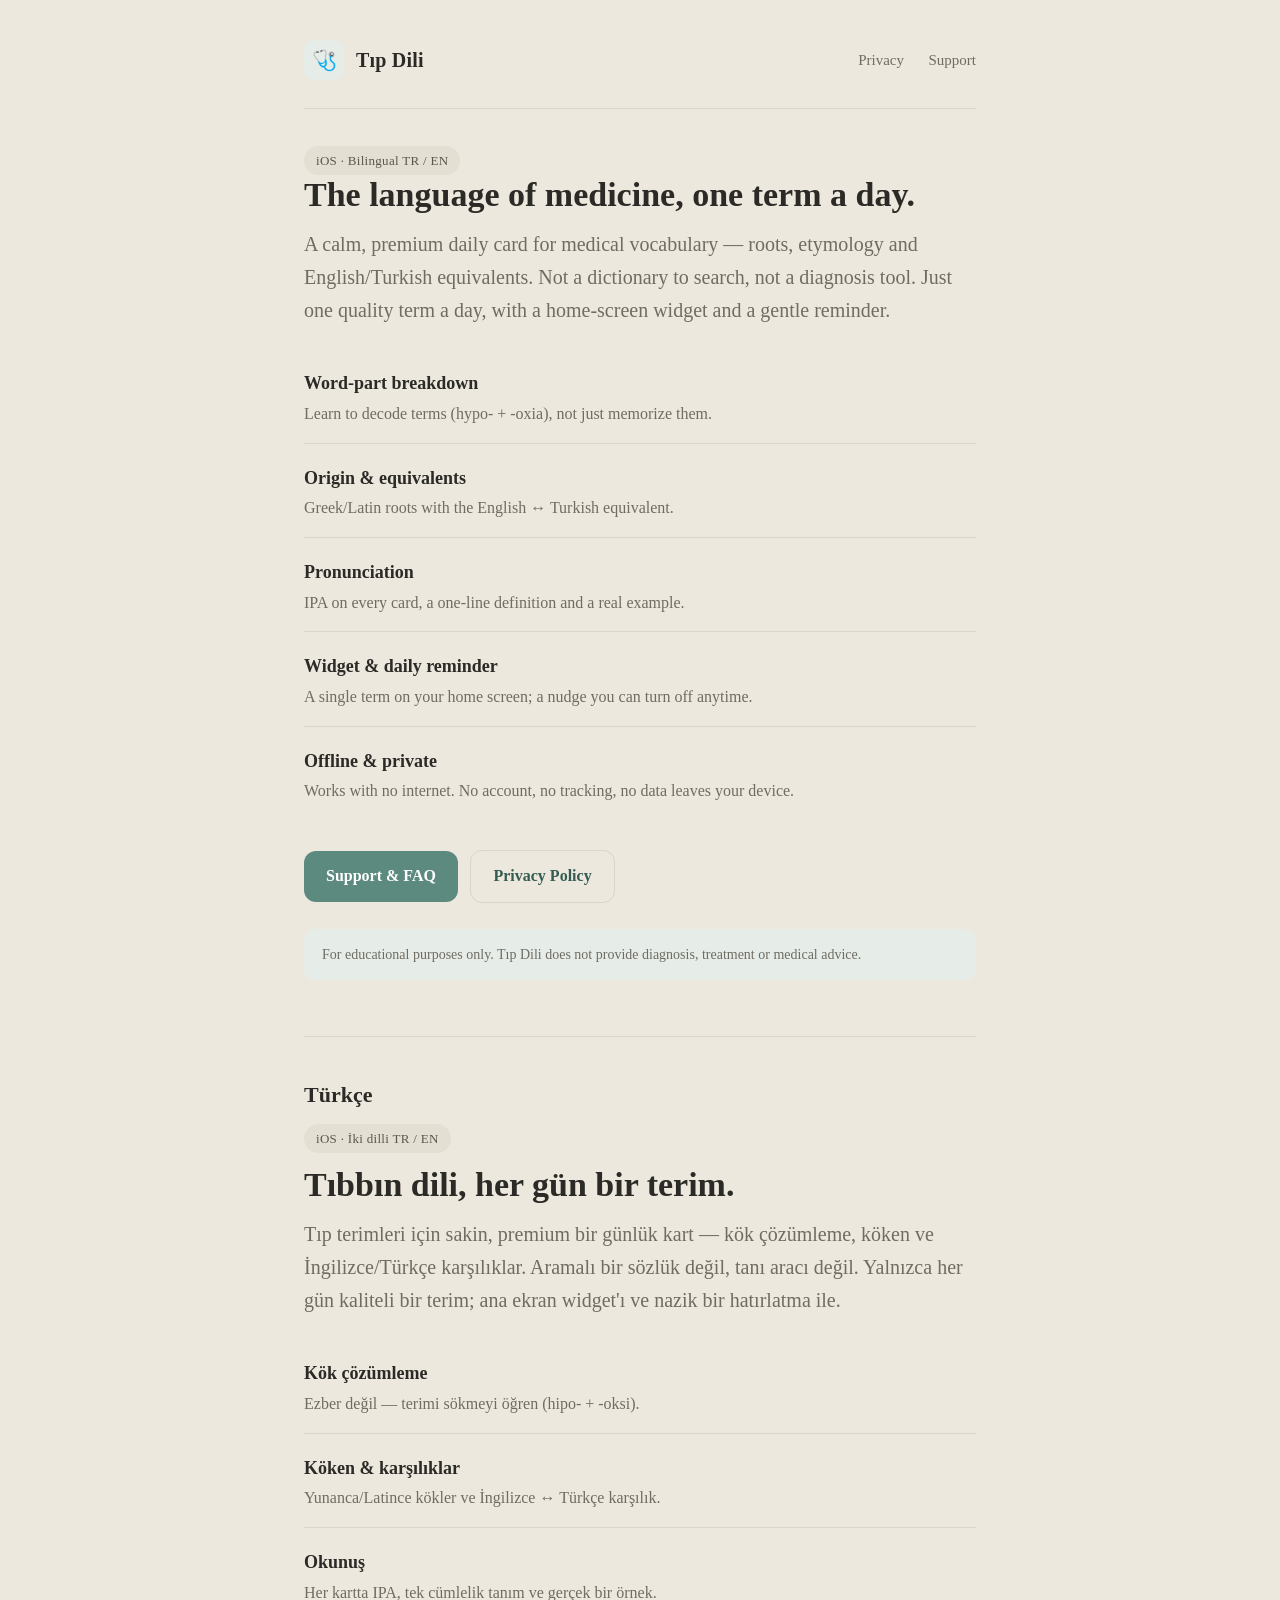
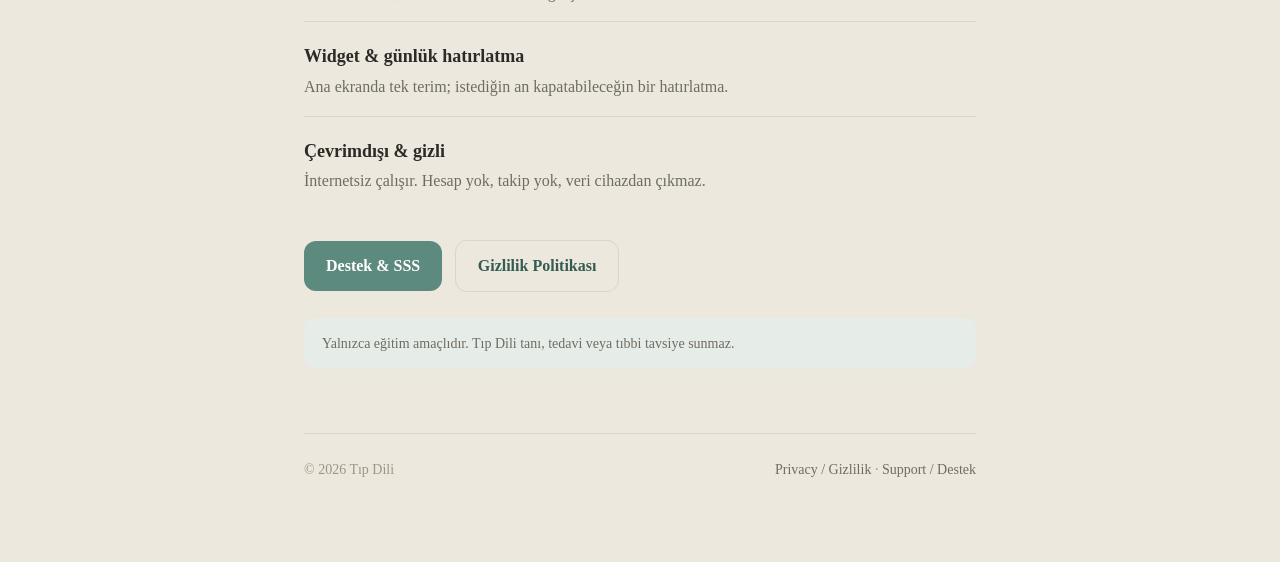
==== index.html @ 4c0bf041 "Tıp Dili web sayfaları (index, privacy, support) — iki dilli TR+EN Co-Authored-By: Claude Opus 4.8 <" ====
<!DOCTYPE html>
<html lang="en">
<head>
  <meta charset="utf-8">
  <meta name="viewport" content="width=device-width, initial-scale=1">
  <title>Tıp Dili — Daily Medical Terms</title>
  <meta name="description" content="Learn the language of medicine — one clear term a day. Roots, etymology and English/Turkish equivalents on a calm, premium card. Offline, privacy-friendly.">
  <link rel="stylesheet" href="style.css">
</head>
<body>
  <div class="wrap">
    <header class="site">
      <a class="brand" href="index.html">
        <span class="mark">🩺</span>
        <span class="name">Tıp Dili</span>
      </a>
      <nav class="site">
        <a href="privacy.html">Privacy</a>
        <a href="support.html">Support</a>
      </nav>
    </header>

    <!-- EN -->
    <span class="chip">iOS · Bilingual TR / EN</span>
    <h1>The language of medicine, one term a day.</h1>
    <p class="lead">A calm, premium daily card for medical vocabulary — roots, etymology and
      English/Turkish equivalents. Not a dictionary to search, not a diagnosis tool. Just one
      quality term a day, with a home-screen widget and a gentle reminder.</p>

    <ul class="features">
      <li><b>Word-part breakdown</b><span>Learn to decode terms (hypo- + -oxia), not just memorize them.</span></li>
      <li><b>Origin & equivalents</b><span>Greek/Latin roots with the English ↔ Turkish equivalent.</span></li>
      <li><b>Pronunciation</b><span>IPA on every card, a one-line definition and a real example.</span></li>
      <li><b>Widget & daily reminder</b><span>A single term on your home screen; a nudge you can turn off anytime.</span></li>
      <li><b>Offline & private</b><span>Works with no internet. No account, no tracking, no data leaves your device.</span></li>
    </ul>

    <p>
      <a class="btn" href="support.html">Support &amp; FAQ</a>
      <a class="btn secondary" href="privacy.html">Privacy Policy</a>
    </p>

    <div class="note">
      For educational purposes only. Tıp Dili does not provide diagnosis, treatment or medical advice.
    </div>

    <hr class="lang-divider">

    <!-- TR -->
    <h2 style="margin-top:40px">Türkçe</h2>
    <span class="chip">iOS · İki dilli TR / EN</span>
    <h1 style="margin-top:12px">Tıbbın dili, her gün bir terim.</h1>
    <p class="lead">Tıp terimleri için sakin, premium bir günlük kart — kök çözümleme, köken ve
      İngilizce/Türkçe karşılıklar. Aramalı bir sözlük değil, tanı aracı değil. Yalnızca her gün
      kaliteli bir terim; ana ekran widget'ı ve nazik bir hatırlatma ile.</p>

    <ul class="features">
      <li><b>Kök çözümleme</b><span>Ezber değil — terimi sökmeyi öğren (hipo- + -oksi).</span></li>
      <li><b>Köken & karşılıklar</b><span>Yunanca/Latince kökler ve İngilizce ↔ Türkçe karşılık.</span></li>
      <li><b>Okunuş</b><span>Her kartta IPA, tek cümlelik tanım ve gerçek bir örnek.</span></li>
      <li><b>Widget & günlük hatırlatma</b><span>Ana ekranda tek terim; istediğin an kapatabileceğin bir hatırlatma.</span></li>
      <li><b>Çevrimdışı & gizli</b><span>İnternetsiz çalışır. Hesap yok, takip yok, veri cihazdan çıkmaz.</span></li>
    </ul>

    <p>
      <a class="btn" href="support.html">Destek &amp; SSS</a>
      <a class="btn secondary" href="privacy.html">Gizlilik Politikası</a>
    </p>

    <div class="note">
      Yalnızca eğitim amaçlıdır. Tıp Dili tanı, tedavi veya tıbbi tavsiye sunmaz.
    </div>

    <footer class="site">
      <span>© 2026 Tıp Dili</span>
      <span>
        <a href="privacy.html">Privacy / Gizlilik</a> ·
        <a href="support.html">Support / Destek</a>
      </span>
    </footer>
  </div>
</body>
</html>
---- style.css ----
/* Tıp Dili — landing & legal pages
   Palette mirrors the app's Theme.swift (calm, premium, cream). */
:root {
  --cream:    #ECE8DE;
  --card:     #F4F1EA;
  --ink:      #2B2A26;
  --muted:    #6F6C61;
  --faint:    #9A9686;
  --accent:   #5C8A7F;
  --accent-bg:#E6EDE9;
  --accent-ink:#355C52;
  --chip-bg:  #E3DFD3;
  --chip-ink: #5A574C;
  --hairline: #DAD5C8;
}

* { box-sizing: border-box; }

html { -webkit-text-size-adjust: 100%; }

body {
  margin: 0;
  background: var(--cream);
  color: var(--ink);
  font-family: "Iowan Old Style", "Palatino Linotype", Palatino, Georgia, "Times New Roman", serif;
  line-height: 1.65;
  font-size: 18px;
  -webkit-font-smoothing: antialiased;
  text-rendering: optimizeLegibility;
}

.wrap {
  max-width: 720px;
  margin: 0 auto;
  padding: 40px 24px 80px;
}

header.site {
  display: flex;
  align-items: center;
  justify-content: space-between;
  gap: 16px;
  padding-bottom: 28px;
  margin-bottom: 36px;
  border-bottom: 1px solid var(--hairline);
}

.brand {
  display: flex;
  align-items: center;
  gap: 12px;
  text-decoration: none;
  color: var(--ink);
}

.brand .mark {
  width: 40px;
  height: 40px;
  border-radius: 10px;
  background: var(--accent-bg);
  color: var(--accent-ink);
  display: grid;
  place-items: center;
  font-size: 20px;
  flex: 0 0 auto;
}

.brand .name {
  font-size: 20px;
  font-weight: 600;
  letter-spacing: 0.2px;
}

nav.site a {
  color: var(--muted);
  text-decoration: none;
  font-size: 15px;
  margin-left: 20px;
  border-bottom: 1px solid transparent;
  padding-bottom: 2px;
  transition: color .15s, border-color .15s;
}
nav.site a:hover { color: var(--accent-ink); border-color: var(--hairline); }

h1 {
  font-size: 34px;
  line-height: 1.2;
  margin: 0 0 12px;
  font-weight: 600;
}

h2 {
  font-size: 22px;
  margin: 40px 0 10px;
  font-weight: 600;
}

h3 {
  font-size: 17px;
  margin: 26px 0 6px;
  font-weight: 600;
  color: var(--accent-ink);
}

p { margin: 0 0 14px; }

a { color: var(--accent-ink); }

.lead {
  font-size: 20px;
  color: var(--muted);
  margin-bottom: 28px;
}

ul { margin: 0 0 16px; padding-left: 22px; }
li { margin-bottom: 6px; }

.chip {
  display: inline-block;
  background: var(--chip-bg);
  color: var(--chip-ink);
  font-size: 13px;
  padding: 4px 12px;
  border-radius: 999px;
  letter-spacing: 0.3px;
}

.card {
  background: var(--card);
  border: 1px solid var(--hairline);
  border-radius: 16px;
  padding: 24px 26px;
  margin: 22px 0;
}

.btn {
  display: inline-block;
  background: var(--accent);
  color: #fff;
  text-decoration: none;
  padding: 12px 22px;
  border-radius: 12px;
  font-size: 16px;
  font-weight: 600;
  margin: 6px 8px 6px 0;
}
.btn.secondary {
  background: transparent;
  color: var(--accent-ink);
  border: 1px solid var(--hairline);
}

.muted { color: var(--muted); }
.faint { color: var(--faint); font-size: 14px; }

.lang-divider {
  margin: 56px 0 0;
  border: 0;
  border-top: 1px solid var(--hairline);
}

.note {
  font-size: 14px;
  color: var(--muted);
  background: var(--accent-bg);
  border-radius: 12px;
  padding: 14px 18px;
  margin: 20px 0;
}

footer.site {
  margin-top: 64px;
  padding-top: 24px;
  border-top: 1px solid var(--hairline);
  color: var(--faint);
  font-size: 14px;
  display: flex;
  flex-wrap: wrap;
  gap: 6px 18px;
  align-items: center;
  justify-content: space-between;
}
footer.site a { color: var(--muted); text-decoration: none; }
footer.site a:hover { color: var(--accent-ink); }

.features {
  list-style: none;
  padding: 0;
  margin: 24px 0;
}
.features li {
  padding: 14px 0;
  border-bottom: 1px solid var(--hairline);
}
.features li:last-child { border-bottom: 0; }
.features b { display: block; font-weight: 600; }
.features span { color: var(--muted); font-size: 16px; }

@media (max-width: 520px) {
  body { font-size: 17px; }
  h1 { font-size: 28px; }
  nav.site a { margin-left: 14px; font-size: 14px; }
  .wrap { padding: 28px 18px 60px; }
}
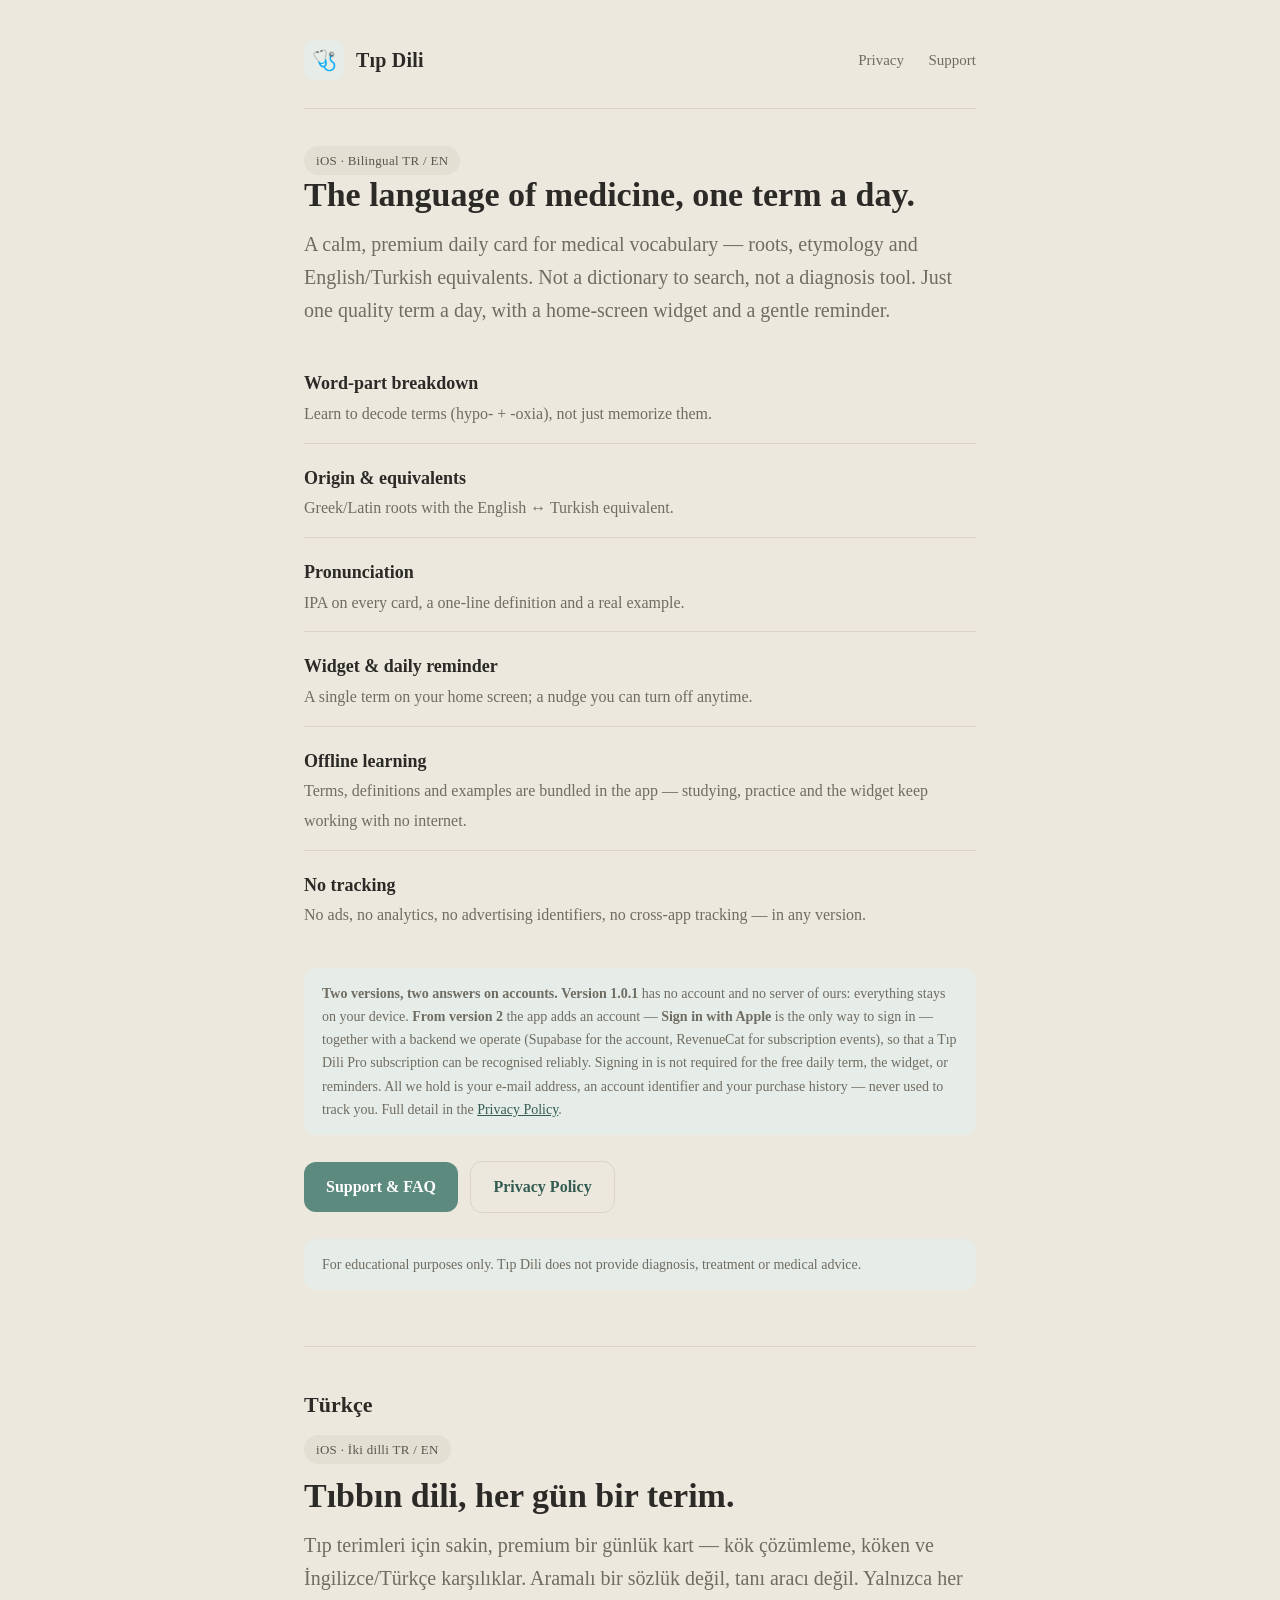
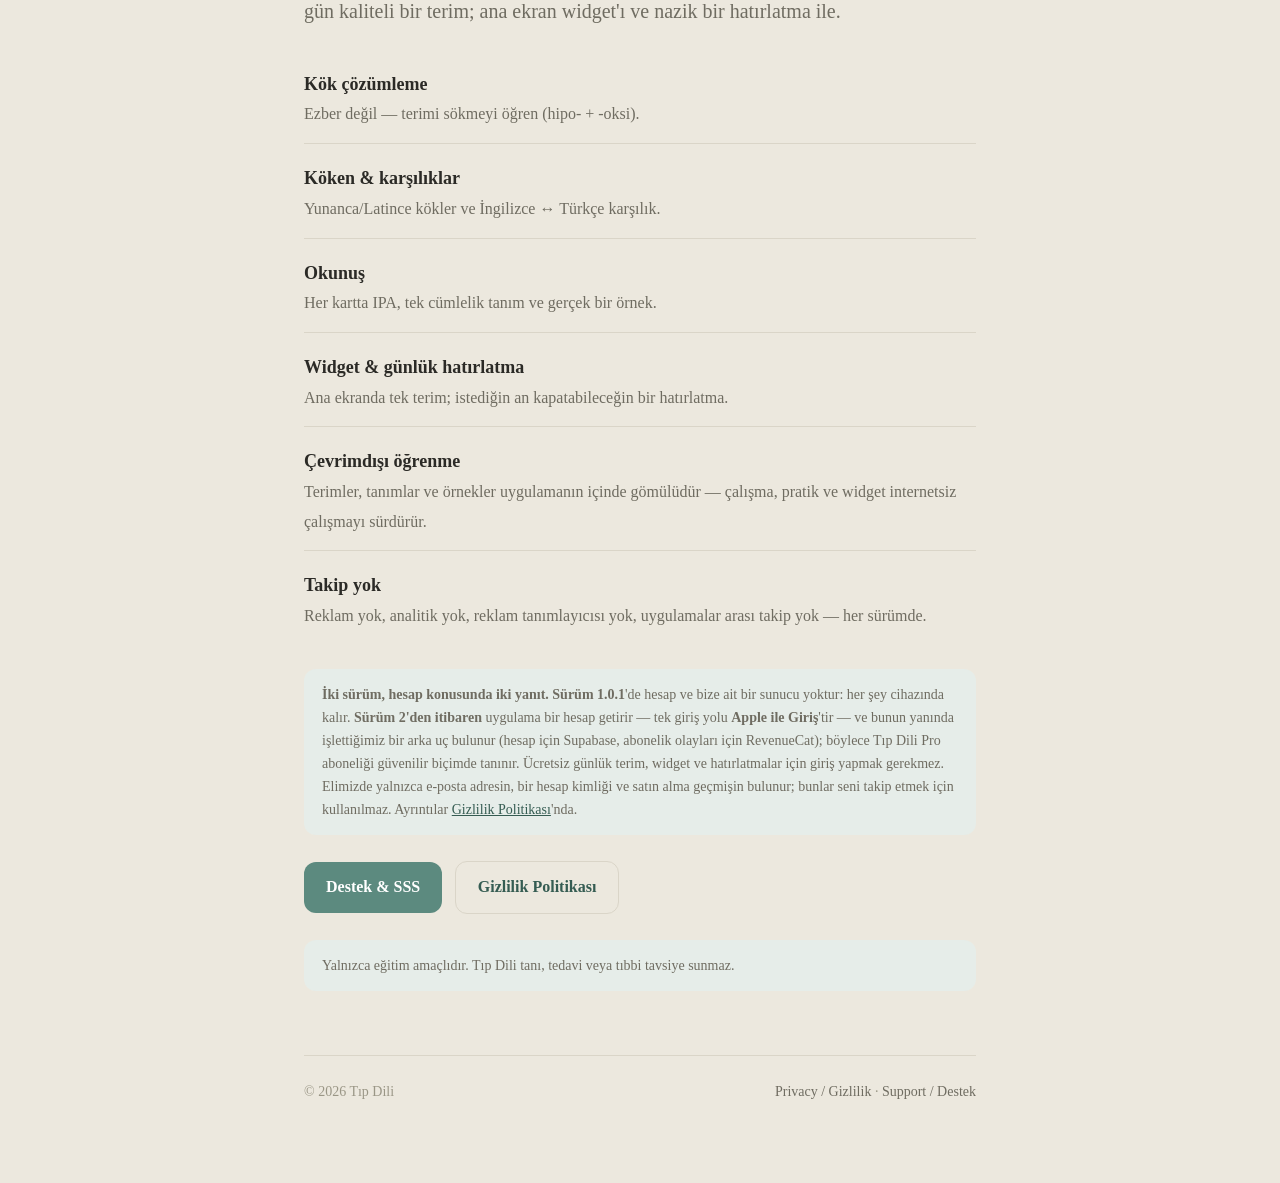
==== commit c9fbc135: "content: align index.html with V2 reality and add release gate checklist index.html carried claims t" ====
--- a/index.html
+++ b/index.html
@@ -4,7 +4,7 @@
   <meta charset="utf-8">
   <meta name="viewport" content="width=device-width, initial-scale=1">
   <title>Tıp Dili — Daily Medical Terms</title>
-  <meta name="description" content="Learn the language of medicine — one clear term a day. Roots, etymology and English/Turkish equivalents on a calm, premium card. Offline, privacy-friendly.">
+  <meta name="description" content="Learn the language of medicine — one clear term a day. Roots, etymology and English/Turkish equivalents on a calm, premium card. Offline learning, no tracking.">
   <link rel="stylesheet" href="style.css">
 </head>
 <body>
@@ -32,8 +32,19 @@
       <li><b>Origin & equivalents</b><span>Greek/Latin roots with the English ↔ Turkish equivalent.</span></li>
       <li><b>Pronunciation</b><span>IPA on every card, a one-line definition and a real example.</span></li>
       <li><b>Widget & daily reminder</b><span>A single term on your home screen; a nudge you can turn off anytime.</span></li>
-      <li><b>Offline & private</b><span>Works with no internet. No account, no tracking, no data leaves your device.</span></li>
+      <li><b>Offline learning</b><span>Terms, definitions and examples are bundled in the app — studying, practice and the widget keep working with no internet.</span></li>
+      <li><b>No tracking</b><span>No ads, no analytics, no advertising identifiers, no cross-app tracking — in any version.</span></li>
     </ul>
+
+    <div class="note">
+      <strong>Two versions, two answers on accounts.</strong> <strong>Version 1.0.1</strong> has no account
+      and no server of ours: everything stays on your device. <strong>From version 2</strong> the app adds an
+      account — <strong>Sign in with Apple</strong> is the only way to sign in — together with a backend we
+      operate (Supabase for the account, RevenueCat for subscription events), so that a Tıp Dili Pro
+      subscription can be recognised reliably. Signing in is not required for the free daily term, the widget,
+      or reminders. All we hold is your e-mail address, an account identifier and your purchase history —
+      never used to track you. Full detail in the <a href="privacy.html">Privacy Policy</a>.
+    </div>
 
     <p>
       <a class="btn" href="support.html">Support &amp; FAQ</a>
@@ -59,8 +70,19 @@
       <li><b>Köken & karşılıklar</b><span>Yunanca/Latince kökler ve İngilizce ↔ Türkçe karşılık.</span></li>
       <li><b>Okunuş</b><span>Her kartta IPA, tek cümlelik tanım ve gerçek bir örnek.</span></li>
       <li><b>Widget & günlük hatırlatma</b><span>Ana ekranda tek terim; istediğin an kapatabileceğin bir hatırlatma.</span></li>
-      <li><b>Çevrimdışı & gizli</b><span>İnternetsiz çalışır. Hesap yok, takip yok, veri cihazdan çıkmaz.</span></li>
+      <li><b>Çevrimdışı öğrenme</b><span>Terimler, tanımlar ve örnekler uygulamanın içinde gömülüdür — çalışma, pratik ve widget internetsiz çalışmayı sürdürür.</span></li>
+      <li><b>Takip yok</b><span>Reklam yok, analitik yok, reklam tanımlayıcısı yok, uygulamalar arası takip yok — her sürümde.</span></li>
     </ul>
+
+    <div class="note">
+      <strong>İki sürüm, hesap konusunda iki yanıt.</strong> <strong>Sürüm 1.0.1</strong>'de hesap ve bize ait
+      bir sunucu yoktur: her şey cihazında kalır. <strong>Sürüm 2'den itibaren</strong> uygulama bir hesap
+      getirir — tek giriş yolu <strong>Apple ile Giriş</strong>'tir — ve bunun yanında işlettiğimiz bir arka uç
+      bulunur (hesap için Supabase, abonelik olayları için RevenueCat); böylece Tıp Dili Pro aboneliği
+      güvenilir biçimde tanınır. Ücretsiz günlük terim, widget ve hatırlatmalar için giriş yapmak gerekmez.
+      Elimizde yalnızca e-posta adresin, bir hesap kimliği ve satın alma geçmişin bulunur; bunlar seni takip
+      etmek için kullanılmaz. Ayrıntılar <a href="privacy.html">Gizlilik Politikası</a>'nda.
+    </div>
 
     <p>
       <a class="btn" href="support.html">Destek &amp; SSS</a>
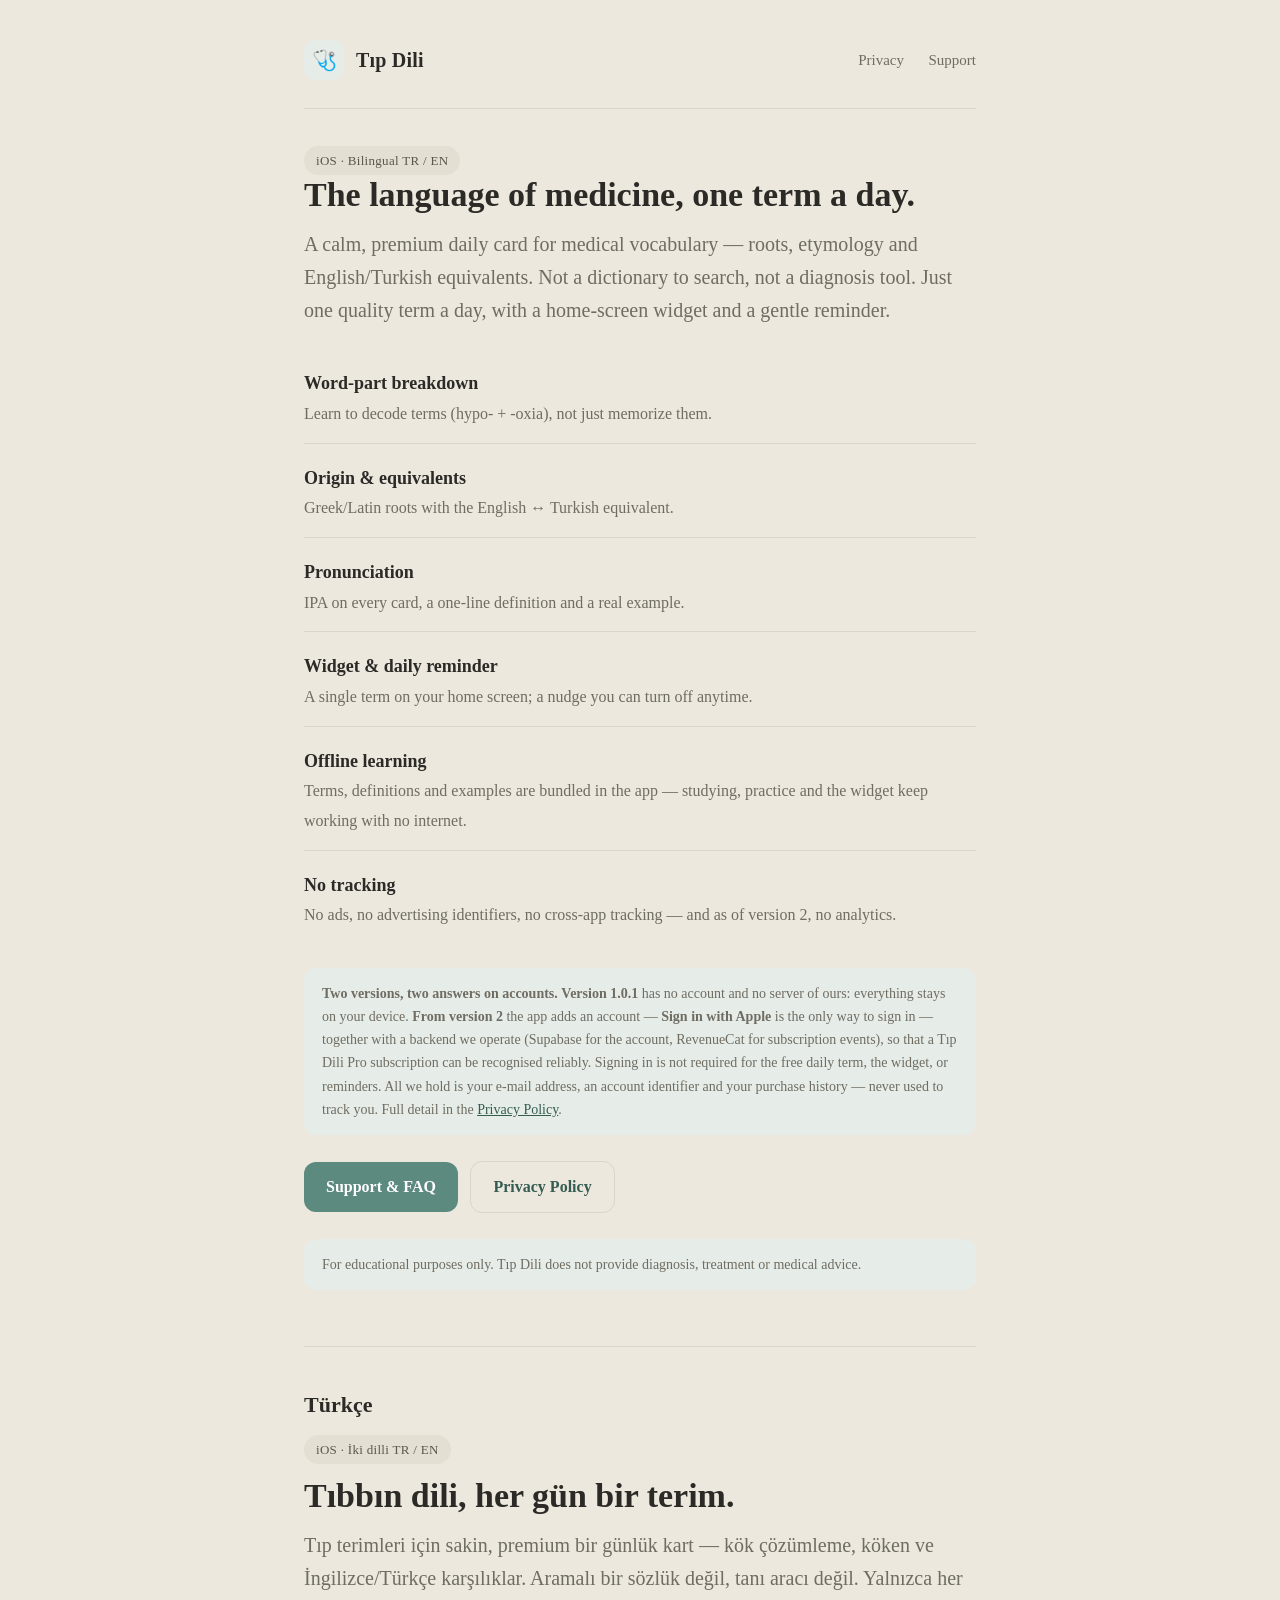
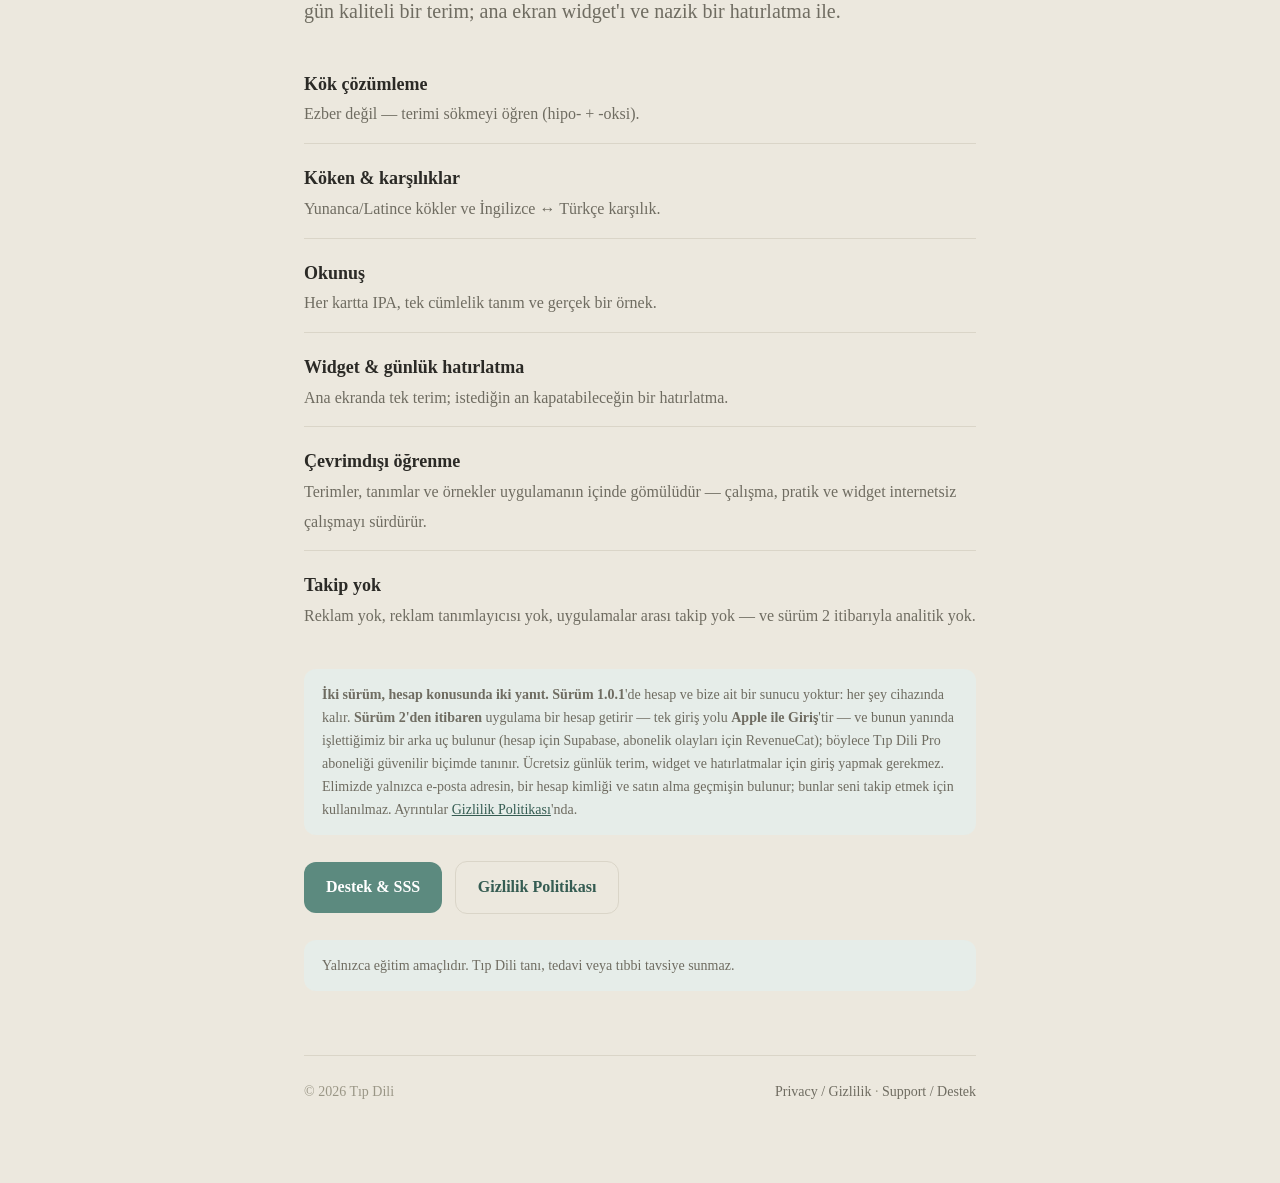
==== commit ac9c21fd: "content: scope the no-analytics claim and gate it in GO-NO-GO index.html'deki "analitik yok — her sü" ====
--- a/index.html
+++ b/index.html
@@ -33,7 +33,7 @@
       <li><b>Pronunciation</b><span>IPA on every card, a one-line definition and a real example.</span></li>
       <li><b>Widget & daily reminder</b><span>A single term on your home screen; a nudge you can turn off anytime.</span></li>
       <li><b>Offline learning</b><span>Terms, definitions and examples are bundled in the app — studying, practice and the widget keep working with no internet.</span></li>
-      <li><b>No tracking</b><span>No ads, no analytics, no advertising identifiers, no cross-app tracking — in any version.</span></li>
+      <li><b>No tracking</b><span>No ads, no advertising identifiers, no cross-app tracking — and as of version 2, no analytics.</span></li>
     </ul>
 
     <div class="note">
@@ -71,7 +71,7 @@
       <li><b>Okunuş</b><span>Her kartta IPA, tek cümlelik tanım ve gerçek bir örnek.</span></li>
       <li><b>Widget & günlük hatırlatma</b><span>Ana ekranda tek terim; istediğin an kapatabileceğin bir hatırlatma.</span></li>
       <li><b>Çevrimdışı öğrenme</b><span>Terimler, tanımlar ve örnekler uygulamanın içinde gömülüdür — çalışma, pratik ve widget internetsiz çalışmayı sürdürür.</span></li>
-      <li><b>Takip yok</b><span>Reklam yok, analitik yok, reklam tanımlayıcısı yok, uygulamalar arası takip yok — her sürümde.</span></li>
+      <li><b>Takip yok</b><span>Reklam yok, reklam tanımlayıcısı yok, uygulamalar arası takip yok — ve sürüm 2 itibarıyla analitik yok.</span></li>
     </ul>
 
     <div class="note">
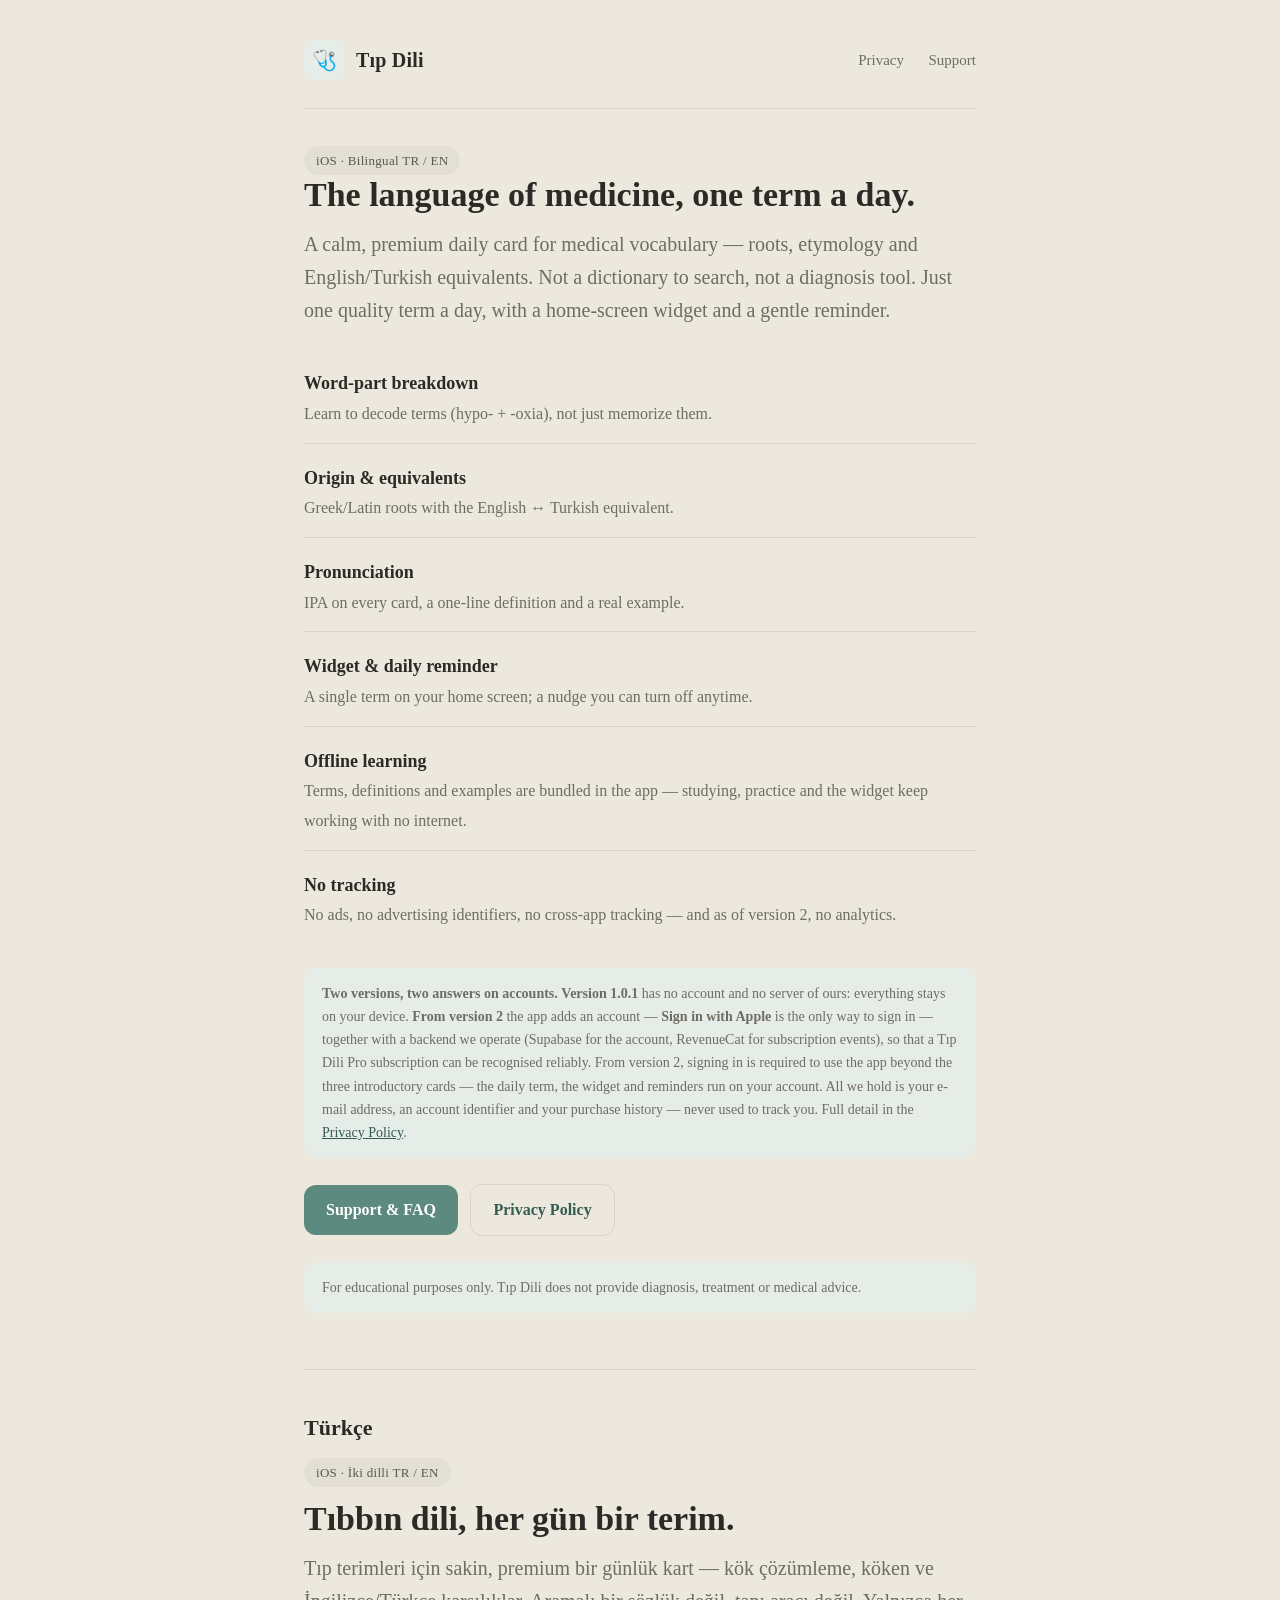
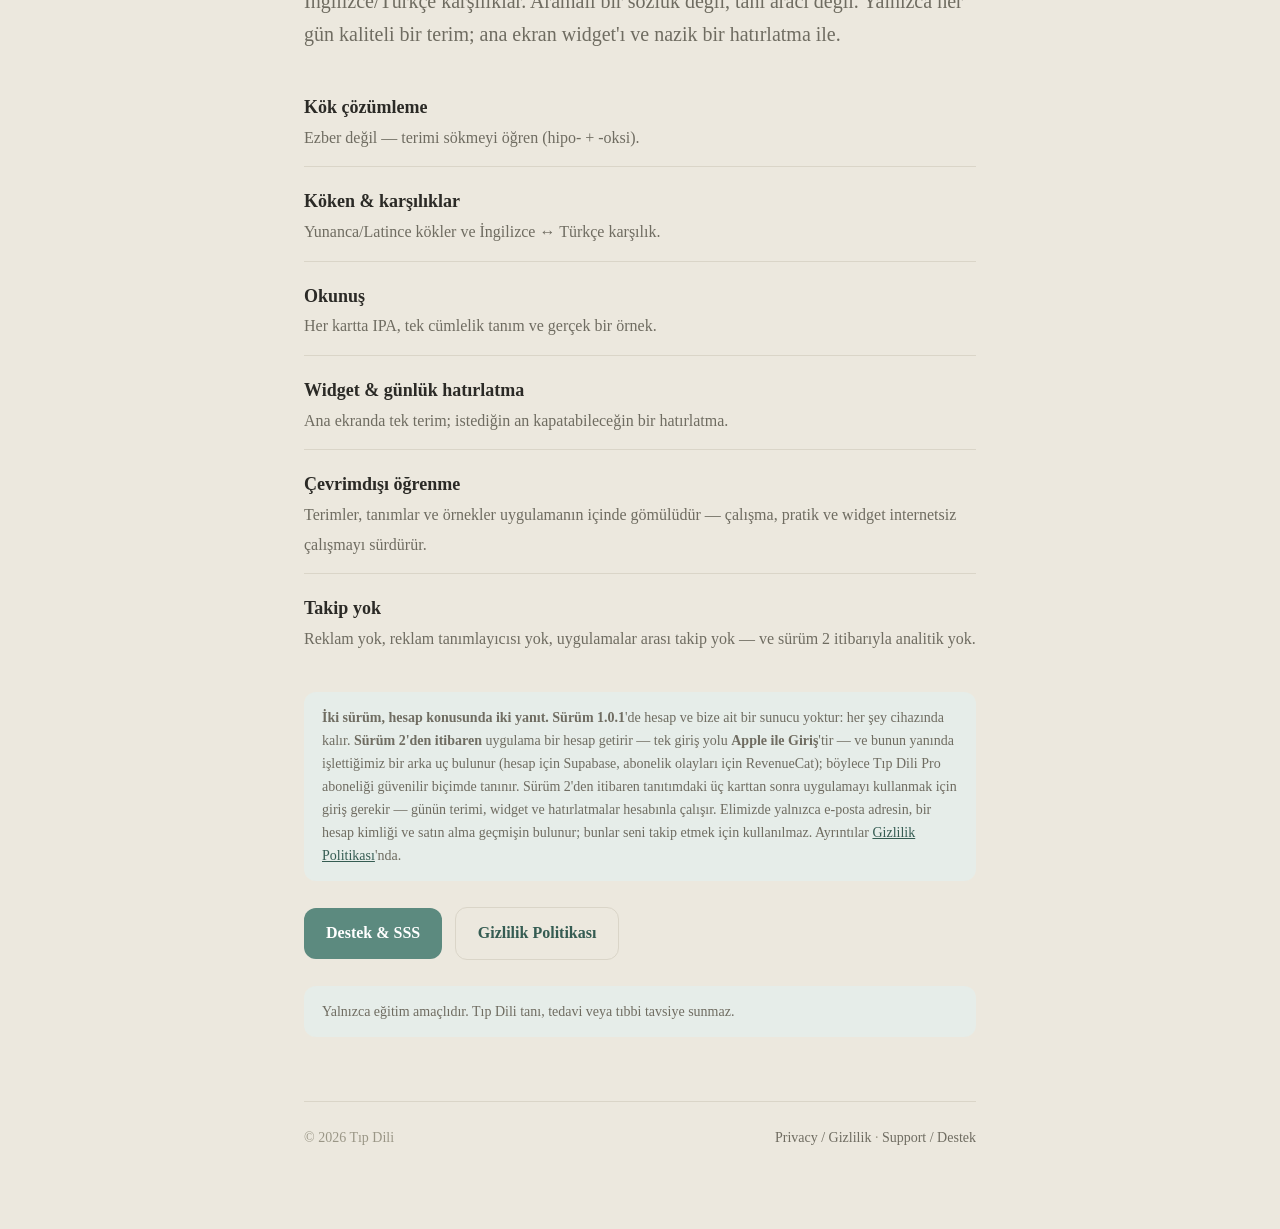
==== commit e7f5733e: "sert kapı: "girişsiz çalışır" cümleleri gerçeğe çekildi (index + support, EN+TR) Kurucu kararı 2026-" ====
--- a/index.html
+++ b/index.html
@@ -3,6 +3,29 @@
 <head>
   <meta charset="utf-8">
   <meta name="viewport" content="width=device-width, initial-scale=1">
+  <!-- ── Güvenlik başlıkları · güvenlik turu adım 9 (2026-08-19) ──────────────
+       BARINDIRICI GERÇEĞİ: GitHub Pages özel yanıt başlığı eklemeye izin
+       vermez (`_headers`/`.htaccess` desteklenmez). Ölçüldü: yanıtta yalnız
+       `strict-transport-security` var, diğer beş başlık YOK. Bu yüzden CSP
+       ve referrer politikası HTML içinden veriliyor.
+
+       ⚠️ RAPOR MODU BU BARINDIRICIDA MÜMKÜN DEĞİL: `Content-Security-Policy-
+       Report-Only` yalnız HTTP BAŞLIĞI olarak geçerlidir, `<meta>` ile
+       verilemez. Onun yerine güvenlik ENUMERASYONLA sağlandı: bu sitelerde
+       0 `<script>`, 0 `<img>`, 0 `<iframe>`, 0 `<style>` bloğu, 0 dış yazı
+       tipi, CSS'te 0 `url()`/`@import` var; tek kaynak aynı köken
+       `style.css`. Satır içi `style="..."` kullanımları da CSS sınıflarına
+       taşındı, böylece `'unsafe-inline'` GEREKMİYOR. Politika tarayıcıda
+       ayrıca yürütülüp konsol ihlali olmadığı doğrulandı.
+
+       ⚠️ `frame-ancestors` <meta> ile verildiğinde tarayıcılar tarafından
+       YOK SAYILIR; `X-Frame-Options` da <meta> ile verilemez. Yani tıklama
+       hırsızlığı koruması bu barındırıcıda EKSİK KALIYOR (dürüstlük kaydı).
+       Hazır çözüm: depo kökündeki `_headers` dosyası — başlık destekleyen
+       bir barındırıcıya (Cloudflare/Netlify) geçildiği gün devreye girer.
+  -->
+  <meta http-equiv="Content-Security-Policy" content="default-src 'none'; style-src 'self'; img-src 'self' data:; font-src 'self'; base-uri 'none'; form-action 'none'">
+  <meta name="referrer" content="strict-origin-when-cross-origin">
   <title>Tıp Dili — Daily Medical Terms</title>
   <meta name="description" content="Learn the language of medicine — one clear term a day. Roots, etymology and English/Turkish equivalents on a calm, premium card. Offline learning, no tracking.">
   <link rel="stylesheet" href="style.css">
@@ -41,8 +64,9 @@
       and no server of ours: everything stays on your device. <strong>From version 2</strong> the app adds an
       account — <strong>Sign in with Apple</strong> is the only way to sign in — together with a backend we
       operate (Supabase for the account, RevenueCat for subscription events), so that a Tıp Dili Pro
-      subscription can be recognised reliably. Signing in is not required for the free daily term, the widget,
-      or reminders. All we hold is your e-mail address, an account identifier and your purchase history —
+      subscription can be recognised reliably. From version 2, signing in is required to use the app beyond
+      the three introductory cards — the daily term, the widget and reminders run on your account. All we
+      hold is your e-mail address, an account identifier and your purchase history —
       never used to track you. Full detail in the <a href="privacy.html">Privacy Policy</a>.
     </div>
 
@@ -58,9 +82,9 @@
     <hr class="lang-divider">
 
     <!-- TR -->
-    <h2 style="margin-top:40px">Türkçe</h2>
+    <h2 class="u-mt40">Türkçe</h2>
     <span class="chip">iOS · İki dilli TR / EN</span>
-    <h1 style="margin-top:12px">Tıbbın dili, her gün bir terim.</h1>
+    <h1 class="u-mt12">Tıbbın dili, her gün bir terim.</h1>
     <p class="lead">Tıp terimleri için sakin, premium bir günlük kart — kök çözümleme, köken ve
       İngilizce/Türkçe karşılıklar. Aramalı bir sözlük değil, tanı aracı değil. Yalnızca her gün
       kaliteli bir terim; ana ekran widget'ı ve nazik bir hatırlatma ile.</p>
@@ -79,8 +103,9 @@
       bir sunucu yoktur: her şey cihazında kalır. <strong>Sürüm 2'den itibaren</strong> uygulama bir hesap
       getirir — tek giriş yolu <strong>Apple ile Giriş</strong>'tir — ve bunun yanında işlettiğimiz bir arka uç
       bulunur (hesap için Supabase, abonelik olayları için RevenueCat); böylece Tıp Dili Pro aboneliği
-      güvenilir biçimde tanınır. Ücretsiz günlük terim, widget ve hatırlatmalar için giriş yapmak gerekmez.
-      Elimizde yalnızca e-posta adresin, bir hesap kimliği ve satın alma geçmişin bulunur; bunlar seni takip
+      güvenilir biçimde tanınır. Sürüm 2'den itibaren tanıtımdaki üç karttan sonra uygulamayı kullanmak için
+      giriş gerekir — günün terimi, widget ve hatırlatmalar hesabınla çalışır. Elimizde yalnızca e-posta
+      adresin, bir hesap kimliği ve satın alma geçmişin bulunur; bunlar seni takip
       etmek için kullanılmaz. Ayrıntılar <a href="privacy.html">Gizlilik Politikası</a>'nda.
     </div>
 
--- a/style.css
+++ b/style.css
@@ -202,3 +202,13 @@
   nav.site a { margin-left: 14px; font-size: 14px; }
   .wrap { padding: 28px 18px 60px; }
 }
+
+/* ── Güvenlik turu adım 9 (2026-08-19): satır içi `style="..."` yardımcıları ──
+   CSP `style-src 'self'` yazabilmek için satır içi stiller buraya taşındı.
+   `'unsafe-inline'` olmadan bir CSP, XSS'e karşı gerçekten koruyan tek biçim;
+   beş küçük margin kuralı uğruna o korumadan vazgeçilmez. */
+.u-m0   { margin: 0; }
+.u-mb12 { margin: 0 0 12px; }
+.u-mt8  { margin: 8px 0 0; }
+.u-mt12 { margin-top: 12px; }
+.u-mt40 { margin-top: 40px; }
